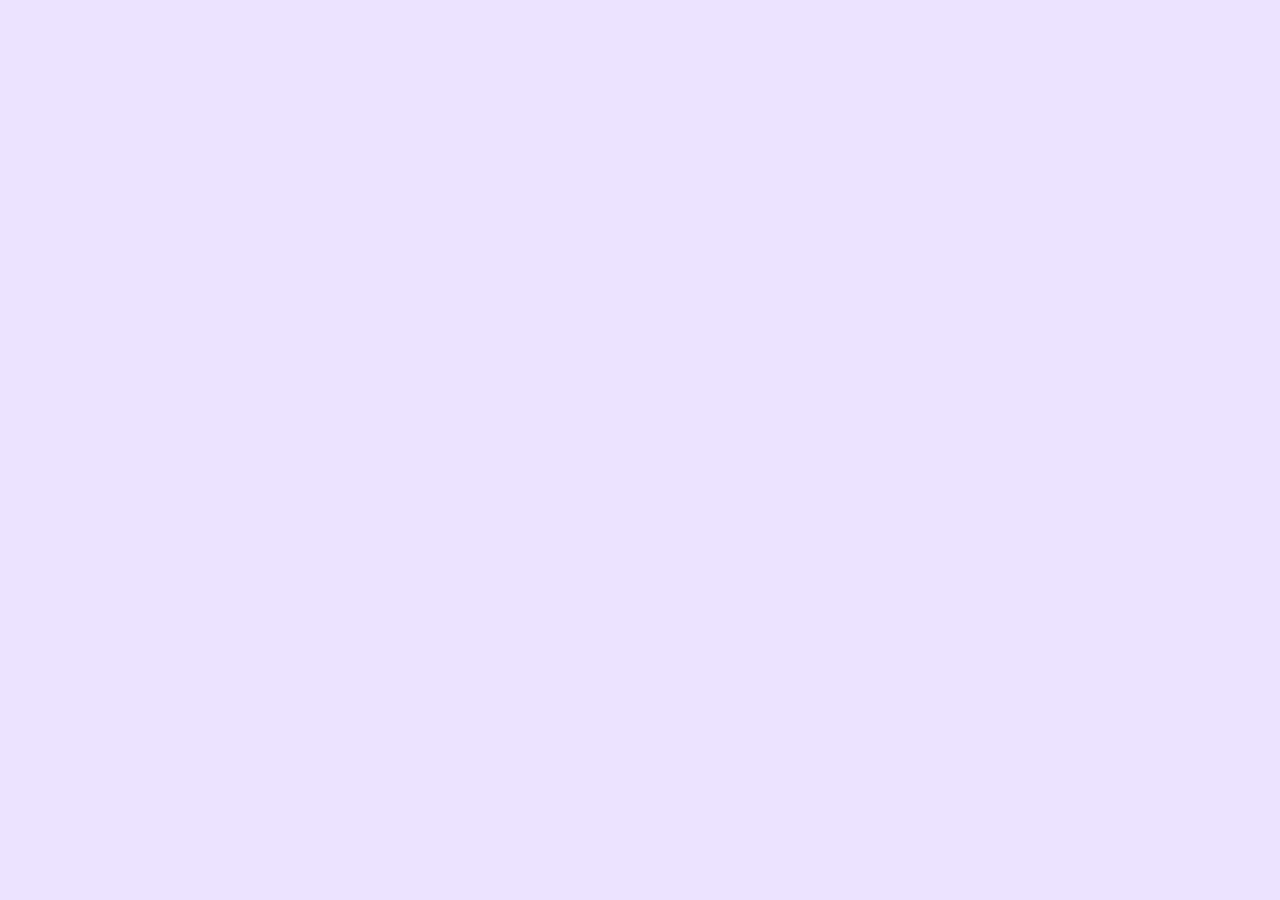
==== src/body-contouring.html @ 6c78ef68 "Create services pages" ====
<!DOCTYPE html>
<html lang="en">
<head>
    <meta charset="UTF-8">
    <meta name="viewport" content="width=device-width, initial-scale=1.0">
    <title>Студия Шёлк | Аппаратная коррекция фигуры</title>

    <link rel="stylesheet" href="./styles/index.css">
    <script src="index.js" defer></script>
</head>
<body>
    
</body>
</html>
---- src/styles/index.css ----
@import './reset.css';
@import './variables.css';
@import './globals.css';
@import './pages.css';
@import './components.css';
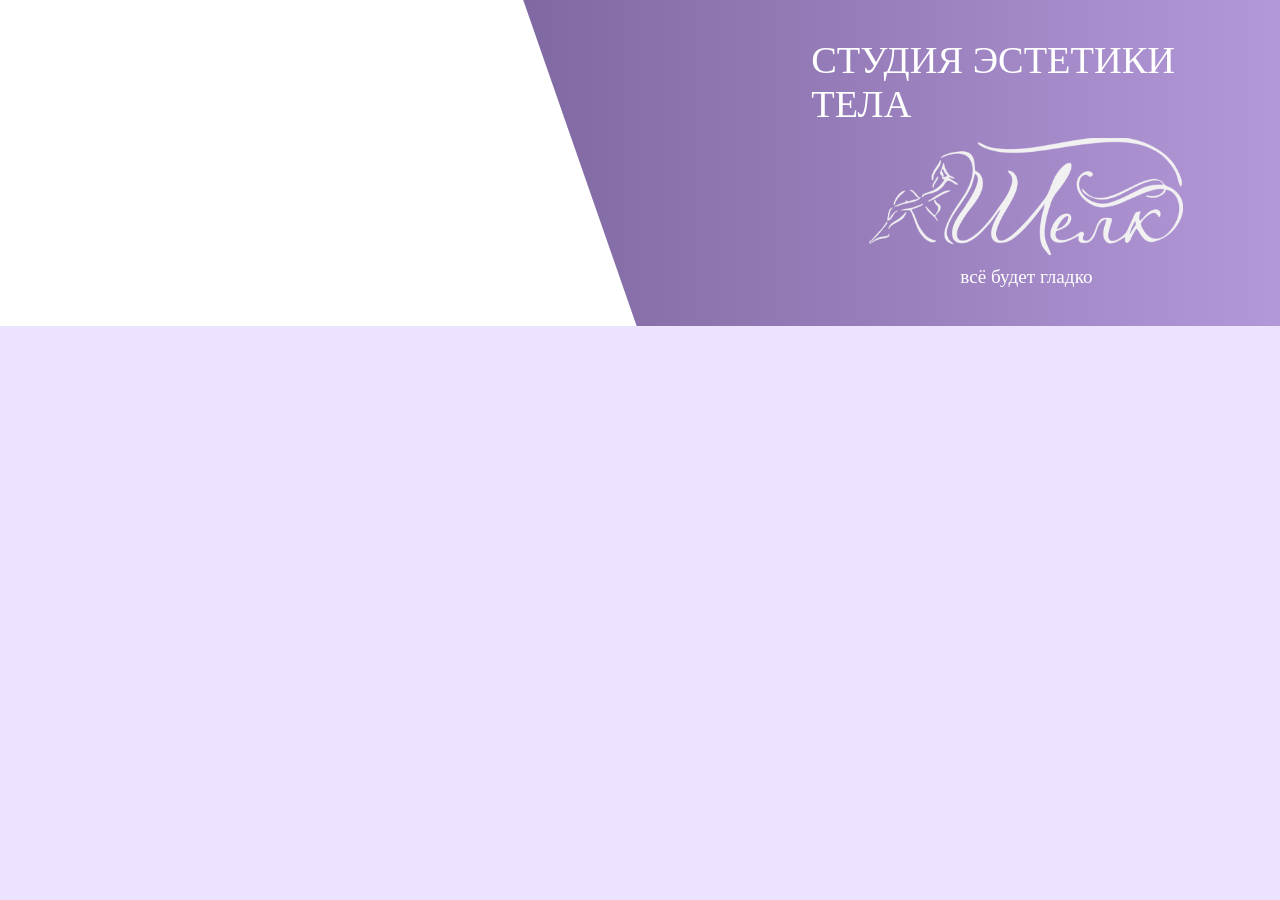
==== commit 7130b90c: "start maling price pages" ====
--- a/src/body-contouring.html
+++ b/src/body-contouring.html
@@ -9,6 +9,15 @@
     <script src="index.js" defer></script>
 </head>
 <body>
-    
+        <header class="flex main-header">
+        <div class="flex">
+
+        </div>
+        <div class="flow flow--space-small">
+            <h1 class="uppercase">Студия эстетики тела</h1>
+            <img src="./assets/logo.svg" alt="Логотип студии Шёлк">
+            <p class="lowercase">Всё будет гладко</p>
+        </div>
+    </header>
 </body>
 </html>
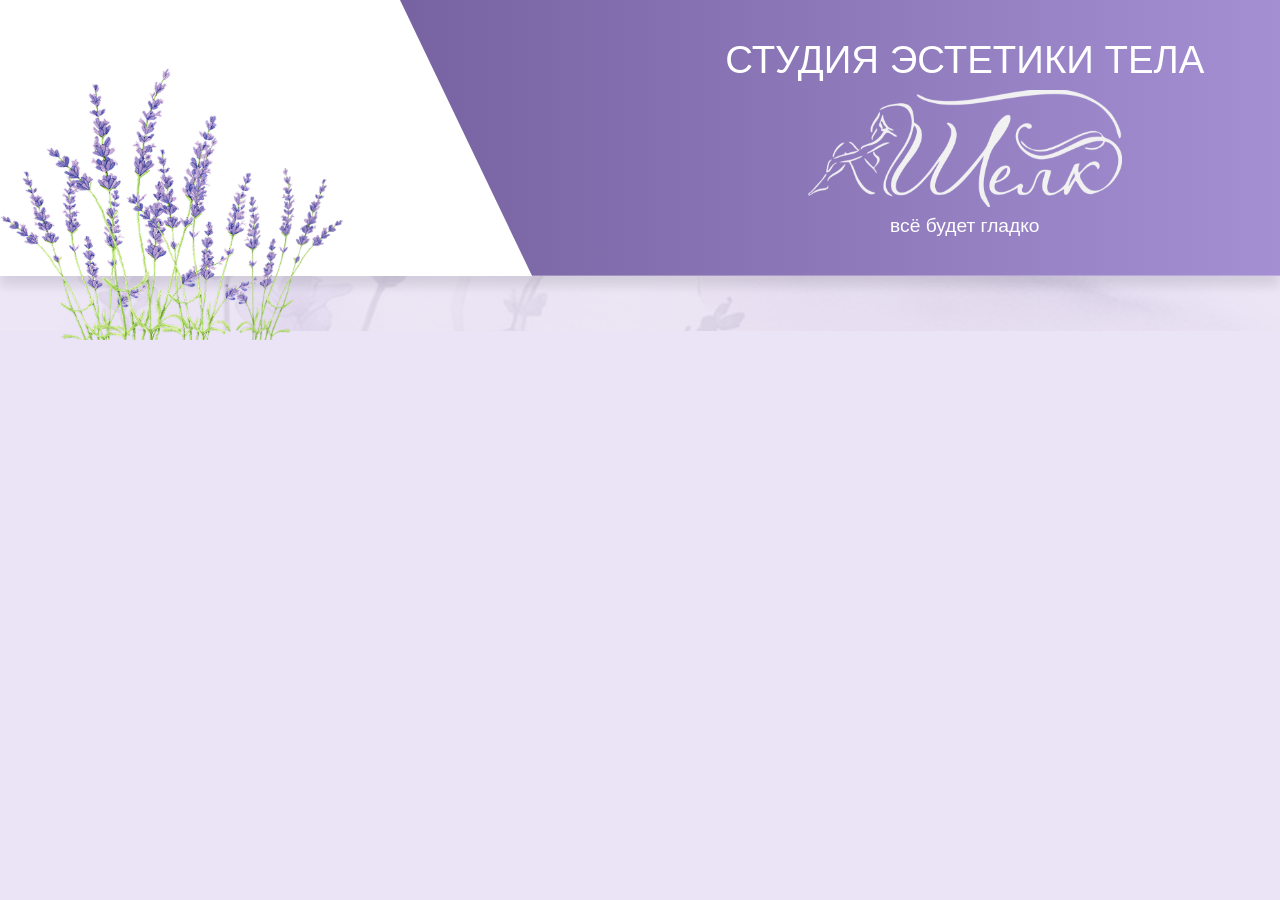
==== commit 9aab6e05: "optimized" ====
--- a/src/body-contouring.html
+++ b/src/body-contouring.html
@@ -3,6 +3,7 @@
 <head>
     <meta charset="UTF-8">
     <meta name="viewport" content="width=device-width, initial-scale=1.0">
+    <meta name="description" content="Аппаратная коррекция фигуры в студии «Шёлк»: LPG, ультразвук, прессотерапия. Убираем объёмы, моделируем контуры тела. Цены и запись.">
     <title>Студия Шёлк | Аппаратная коррекция фигуры</title>
 
     <link rel="stylesheet" href="./styles/index.css">
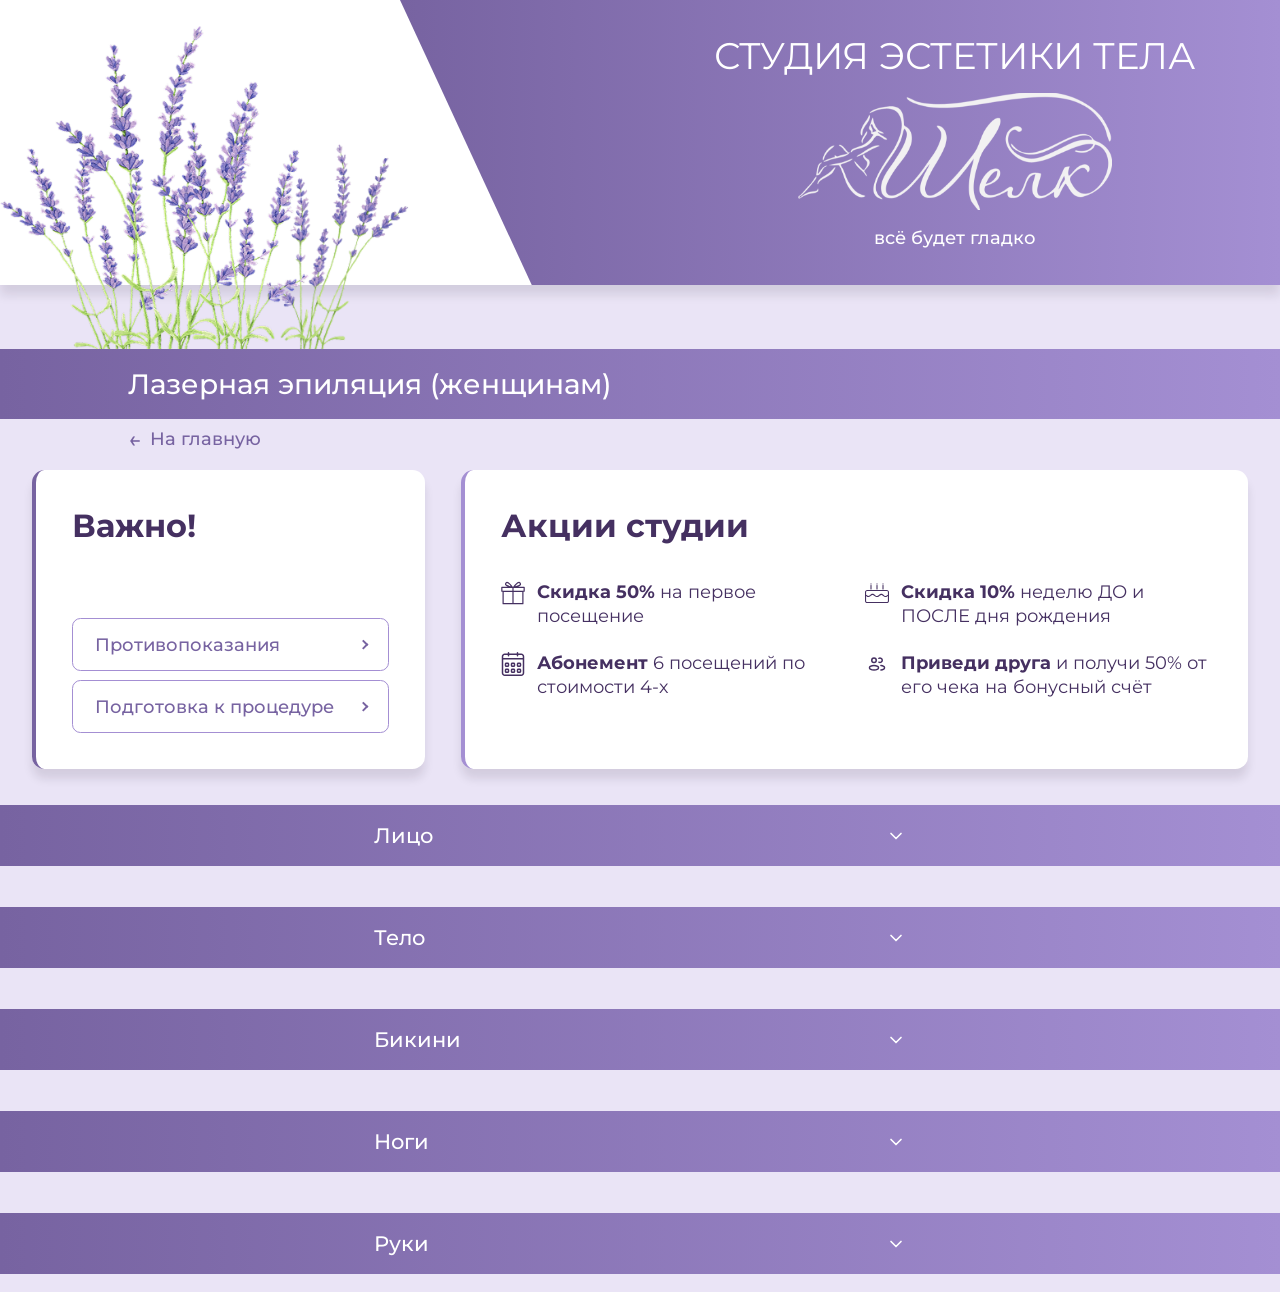
==== commit f5fb3bd3: "lazer prices done" ====
--- a/src/body-contouring.html
+++ b/src/body-contouring.html
@@ -3,22 +3,218 @@
 <head>
     <meta charset="UTF-8">
     <meta name="viewport" content="width=device-width, initial-scale=1.0">
-    <meta name="description" content="Аппаратная коррекция фигуры в студии «Шёлк»: LPG, ультразвук, прессотерапия. Убираем объёмы, моделируем контуры тела. Цены и запись.">
-    <title>Студия Шёлк | Аппаратная коррекция фигуры</title>
+    <meta name="description" content="Лазерная эпиляция для женщин в студии «Шёлк» в Барнауле: безболезненно, эффективно, надолго. Цены на лазер. Запись онлайн.">
+    <title>Лазерная эпиляция (женщинам) | Студия "Шёлк"</title>
+
 
     <link rel="stylesheet" href="./styles/index.css">
+    
+    <link rel="preconnect" href="https://fonts.googleapis.com">
+    <link rel="preconnect" href="https://fonts.gstatic.com" crossorigin>
+    <link href="https://fonts.googleapis.com/css2?family=Montserrat:ital,wght@0,100..900;1,100..900&display=swap" rel="stylesheet">
     <script src="index.js" defer></script>
 </head>
-<body>
-        <header class="flex main-header">
+<body class="flow lazer-page price-page">
+    <header class="flex main-header">
         <div class="flex">
 
         </div>
+
         <div class="flow flow--space-small">
-            <h1 class="uppercase">Студия эстетики тела</h1>
+            <h1 class="uppercase fs-900">Студия эстетики тела</h1>
             <img src="./assets/logo.svg" alt="Логотип студии Шёлк">
             <p class="lowercase">Всё будет гладко</p>
         </div>
     </header>
+
+    <main class="pricelist flow">
+        <div class="pricelist-title has-lavender">
+            <h2>Лазерная эпиляция (женщинам)</h2>
+        </div>
+        <div class="breadcrumb">
+            <a href="index.html" class="back-link">На главную</a>
+        </div>
+<div class="important-info-layout">
+    <!-- Блок "Важно!" -->
+    <div class="warnings">
+        <h3>Важно!</h3>
+        <button type="button" class="warnings-link" data-modal="modal-contraindications">
+            Противопоказания
+        </button>
+        <button type="button" class="warnings-link" data-modal="modal-preparation">
+            Подготовка к процедуре
+        </button>
+    </div>
+
+    <!-- Блок "Акции" -->
+    <div class="promotions-zone pricelist-zone" data-collapsed="true">
+        <!-- На мобильном это кнопка, на ПК это просто заголовок -->
+        <button type="button" class="pricelist-heading" aria-expanded="false">
+            <h3>Акции студии</h3>
+            <span class="arrow" aria-hidden="true">
+                <svg viewBox="0 0 24 24" width="20" height="20">
+                    <path d="M6 9l6 6 6-6" fill="none" stroke="currentColor" stroke-width="2" stroke-linecap="round" stroke-linejoin="round"/>
+                </svg>
+            </span>
+        </button>
+        
+        <div class="pricelist-items">
+            <ul class="promo-list">
+                <li>
+                    <span class="promo-icon"><img src="./assets/icons/icon-gift.svg" alt=""></span>
+                    <div><strong>Скидка 50%</strong> на первое посещение</div>
+                </li>
+                <li>
+                    <span class="promo-icon"><img src="./assets/icons/icon-cake.svg" alt=""></span>
+                    <div><strong>Скидка 10%</strong> неделю ДО и ПОСЛЕ дня рождения</div>
+                </li>
+                <li>
+                    <span class="promo-icon"><img src="./assets/icons/icon-calendar.svg" alt=""></span>
+                    <div><strong>Абонемент</strong> 6 посещений по стоимости 4-х</div>
+                </li>
+                <li>
+                    <span class="promo-icon"><img src="./assets/icons/icon-friend.svg" alt=""></span>
+                    <div><strong>Приведи друга</strong> и получи 50% от его чека на бонусный счёт</div>
+                </li>
+            </ul>
+        </div>
+    </div>
+</div>
+        <!-- Лицо -->
+        <div class="pricelist-zone" data-collapsed="true">
+            <button type="button" class="pricelist-heading" aria-expanded="false">
+                <h3>Лицо</h3>
+                <span class="arrow" aria-hidden="true">
+                    <svg viewBox="0 0 24 24" width="20" height="20">
+                        <path d="M6 9l6 6 6-6" fill="none" stroke="currentColor"
+                              stroke-width="2" stroke-linecap="round" stroke-linejoin="round"/>
+                    </svg>
+                </span>
+            </button>
+            <div class="pricelist-items">
+                <div class="service-line"><p>Лицо полностью</p><p>1500р/6000р</p></div>
+                <div class="service-line"><p>Подбородок</p><p>500р/2000р</p></div>
+                <div class="service-line"><p>Верхняя губа</p><p>500р/2000р</p></div>
+                <div class="service-line"><p>Лоб</p><p>600р/2400р</p></div>
+                <div class="service-line"><p>Виски</p><p>500р/2000р</p></div>
+                <div class="service-line"><p>Щёки</p><p>600р/2400р</p></div>
+                <div class="service-line"><p>Шея</p><p>1000р/4000р</p></div>
+            </div>
+        </div>
+
+        <!-- Тело -->
+        <div class="pricelist-zone" data-collapsed="true">
+            <button type="button" class="pricelist-heading" aria-expanded="false">
+                <h3>Тело</h3>
+                <span class="arrow" aria-hidden="true">
+                    <svg viewBox="0 0 24 24" width="20" height="20">
+                        <path d="M6 9l6 6 6-6" fill="none" stroke="currentColor"
+                              stroke-width="2" stroke-linecap="round" stroke-linejoin="round"/>
+                    </svg>
+                </span>
+            </button>
+            <div class="pricelist-items">
+                <div class="service-line"><p>Грудь</p><p>1500р/6000р</p></div>
+                <div class="service-line"><p>Декольте</p><p>500р/2000р</p></div>
+                <div class="service-line"><p>Ареолы</p><p>500р/2000р</p></div>
+                <div class="service-line"><p>Плечи</p><p>600р/2400р</p></div>
+                <div class="service-line"><p>Спина</p><p>500р/2000р</p></div>
+                <div class="service-line"><p>Поясница</p><p>600р/2400р</p></div>
+                <div class="service-line"><p>Дорожка на животе</p><p>1000р/4000р</p></div>
+                <div class="service-line"><p>Живот полностью</p><p>1000р/4000р</p></div>
+            </div>
+        </div>
+
+        <!-- Бикини -->
+        <div class="pricelist-zone" data-collapsed="true">
+            <button type="button" class="pricelist-heading" aria-expanded="false">
+                <h3>Бикини</h3>
+                <span class="arrow" aria-hidden="true">
+                    <svg viewBox="0 0 24 24" width="20" height="20">
+                        <path d="M6 9l6 6 6-6" fill="none" stroke="currentColor"
+                              stroke-width="2" stroke-linecap="round" stroke-linejoin="round"/>
+                    </svg>
+                </span>
+            </button>
+            <div class="pricelist-items">
+                <div class="service-line"><p>Классика</p><p>1500р/6000р</p></div>
+                <div class="service-line"><p>Глубокое</p><p>500р/2000р</p></div>
+                <div class="service-line"><p>Тотальное</p><p>500р/2000р</p></div>
+            </div>
+        </div>
+
+        <!-- Ноги -->
+        <div class="pricelist-zone" data-collapsed="true">
+            <button type="button" class="pricelist-heading" aria-expanded="false">
+                <h3>Ноги</h3>
+                <span class="arrow" aria-hidden="true">
+                    <svg viewBox="0 0 24 24" width="20" height="20">
+                        <path d="M6 9l6 6 6-6" fill="none" stroke="currentColor"
+                              stroke-width="2" stroke-linecap="round" stroke-linejoin="round"/>
+                    </svg>
+                </span>
+            </button>
+            <div class="pricelist-items">
+                <div class="service-line"><p>Ягодицы</p><p>1500р/6000р</p></div>
+                <div class="service-line"><p>Межъягодичная зона</p><p>500р/2000р</p></div>
+                <div class="service-line"><p>Бёдра</p><p>500р/2000р</p></div>
+                <div class="service-line"><p>Голени</p><p>600р/2400р</p></div>
+                <div class="service-line"><p>Ноги полностью</p><p>500р/2000р</p></div>
+            </div>
+        </div>
+
+        <!-- Руки -->
+        <div class="pricelist-zone" data-collapsed="true">
+            <button type="button" class="pricelist-heading" aria-expanded="false">
+                <h3>Руки</h3>
+                <span class="arrow" aria-hidden="true">
+                    <svg viewBox="0 0 24 24" width="20" height="20">
+                        <path d="M6 9l6 6 6-6" fill="none" stroke="currentColor"
+                              stroke-width="2" stroke-linecap="round" stroke-linejoin="round"/>
+                    </svg>
+                </span>
+            </button>
+            <div class="pricelist-items">
+                <div class="service-line"><p>До локтя</p><p>1500р/6000р</p></div>
+                <div class="service-line"><p>Выше локтя</p><p>500р/2000р</p></div>
+                <div class="service-line"><p>Полностью</p><p>500р/2000р</p></div>
+                <div class="service-line"><p>Подмышечные впадины</p><p>600р/2400р</p></div>
+                <div class="service-line"><p>Кисти рук/стопы</p><p>500р/2000р</p></div>
+                <div class="service-line"><p>Пальцы рук/ног</p><p>600р/2400р</p></div>
+            </div>
+        </div>
+    </main>
+
+    <div class="modal" id="modal-contraindications" role="dialog" aria-modal="true" aria-labelledby="modal-contraindications-title">
+    <div class="modal-content">
+        <button type="button" class="modal-close" aria-label="Закрыть">×</button>
+        <h3 id="modal-contraindications-title" class="uppercase">Противопоказания</h3>
+        <p>- Кожные заболевания в острой или хронической форме (псориаз, экзема и др.)</p>
+        <p>- Порезы, ранки и другие нарушения целостности кожного покрова</p>
+        <p>- Сахарный диабет</p>
+        <p>- Герпес в стадии обострения</p>
+        <p>- Онкологические заболевания</p>
+        <p>- Варикозное расширение вен на месте обработки лазером</p>
+        <p>- Наличие выпуклых родинок и татуировок на обрабатываемом участке</p>
+        <p>- Простудные вирусные инфекции (грипп, ОРВИ и т.д.)</p>
+        <p>- Аллергия в обострённом виде и с реакцией на кожном покрове</p>
+        <p>- Свежий загар, естественный или приобретённый в солярии</p>
+        <p>- Беременность</p>
+        <p>- Приём антибиотиков и некоторых гормональных препаратов</p>
+    </div>
+</div>
+
+<div class="modal" id="modal-preparation" role="dialog" aria-modal="true" aria-labelledby="modal-preparation-title">
+    <div class="modal-content">
+        <button type="button" class="modal-close" aria-label="Закрыть">×</button>
+        <h3 id="modal-preparation-title" class="uppercase">Подготовка к эпиляции:</h3>
+        <p>✔нельзя загорать 2-3 дня до процедуры, исключить бани, сауны, горячие ванны. </p>
+        <p>✔нельзя выдергивать волосы за 2 недели до процедуры: воск, шугаринг, пинцет, эпилятор.</p>
+        <p>✔нельзя наносить на  кожу масло и спиртосодержащие средства в день процедуры и пользоваться дезодорантом</p>
+        <p>✔за 1 день (минимум 4 часа) до процедуры зону эпиляции следует тщательно выбрить или использовать крем для депиляции. На лице не брить, триммер или крем. Если нет, то на месте триммером уберём.</p>
+        <p>✔за неделю до процедуры нужно прекратить приём Антибиотиков.</p>
+    </div>
+</div>
+
 </body>
 </html>
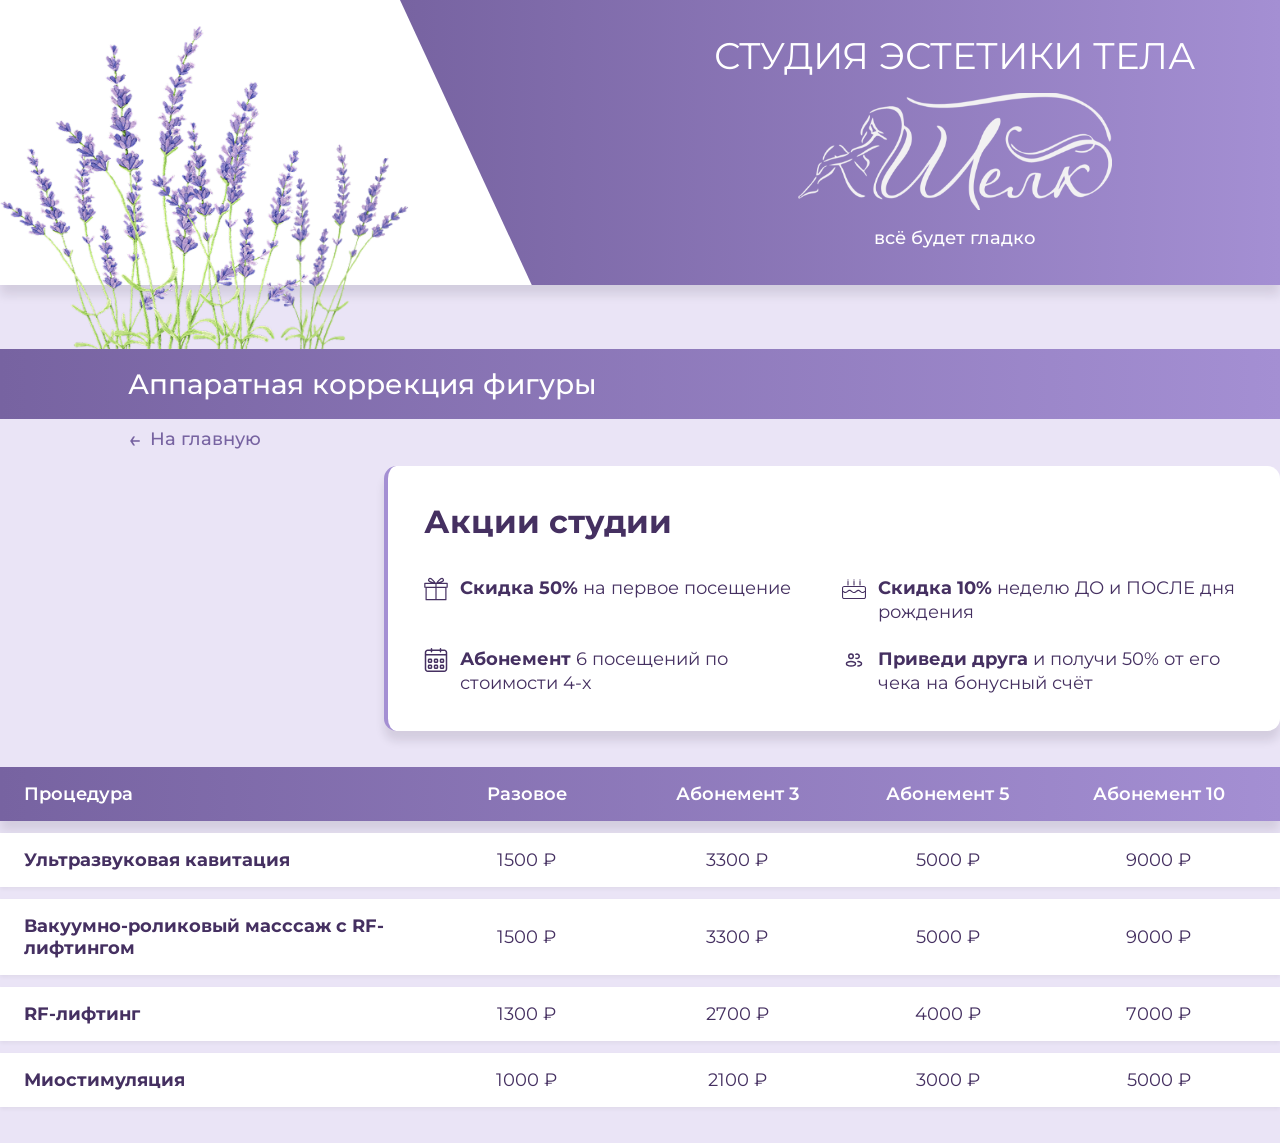
==== commit 100f0fb7: "pricelist change" ====
--- a/src/body-contouring.html
+++ b/src/body-contouring.html
@@ -3,8 +3,8 @@
 <head>
     <meta charset="UTF-8">
     <meta name="viewport" content="width=device-width, initial-scale=1.0">
-    <meta name="description" content="Лазерная эпиляция для женщин в студии «Шёлк» в Барнауле: безболезненно, эффективно, надолго. Цены на лазер. Запись онлайн.">
-    <title>Лазерная эпиляция (женщинам) | Студия "Шёлк"</title>
+    <meta name="description" content="Аппаратная коррекция фигуры в студии «Шёлк» в Барнауле: ультразвуковая кавитация, вакуумно-роликовый масссаж, RF-лифтинг, миостимуляция. Запись онлайн.">
+    <title>Аппаратная коррекция фигуры | Студия "Шёлк"</title>
 
 
     <link rel="stylesheet" href="./styles/index.css">
@@ -27,28 +27,16 @@
         </div>
     </header>
 
-    <main class="pricelist flow">
-        <div class="pricelist-title has-lavender">
-            <h2>Лазерная эпиляция (женщинам)</h2>
-        </div>
-        <div class="breadcrumb">
-            <a href="index.html" class="back-link">На главную</a>
-        </div>
-<div class="important-info-layout">
-    <!-- Блок "Важно!" -->
-    <div class="warnings">
-        <h3>Важно!</h3>
-        <button type="button" class="warnings-link" data-modal="modal-contraindications">
-            Противопоказания
-        </button>
-        <button type="button" class="warnings-link" data-modal="modal-preparation">
-            Подготовка к процедуре
-        </button>
+<main class="pricelist flow">
+    <div class="pricelist-title has-lavender">
+        <h2>Аппаратная коррекция фигуры</h2>
+    </div>
+    <div class="breadcrumb">
+        <a href="index.html" class="back-link">На главную</a>
     </div>
 
-    <!-- Блок "Акции" -->
+    <!-- Блок акций -->
     <div class="promotions-zone pricelist-zone" data-collapsed="true">
-        <!-- На мобильном это кнопка, на ПК это просто заголовок -->
         <button type="button" class="pricelist-heading" aria-expanded="false">
             <h3>Акции студии</h3>
             <span class="arrow" aria-hidden="true">
@@ -57,7 +45,6 @@
                 </svg>
             </span>
         </button>
-        
         <div class="pricelist-items">
             <ul class="promo-list">
                 <li>
@@ -79,142 +66,53 @@
             </ul>
         </div>
     </div>
-</div>
-        <!-- Лицо -->
-        <div class="pricelist-zone" data-collapsed="true">
-            <button type="button" class="pricelist-heading" aria-expanded="false">
-                <h3>Лицо</h3>
-                <span class="arrow" aria-hidden="true">
-                    <svg viewBox="0 0 24 24" width="20" height="20">
-                        <path d="M6 9l6 6 6-6" fill="none" stroke="currentColor"
-                              stroke-width="2" stroke-linecap="round" stroke-linejoin="round"/>
-                    </svg>
-                </span>
-            </button>
-            <div class="pricelist-items">
-                <div class="service-line"><p>Лицо полностью</p><p>1500р/6000р</p></div>
-                <div class="service-line"><p>Подбородок</p><p>500р/2000р</p></div>
-                <div class="service-line"><p>Верхняя губа</p><p>500р/2000р</p></div>
-                <div class="service-line"><p>Лоб</p><p>600р/2400р</p></div>
-                <div class="service-line"><p>Виски</p><p>500р/2000р</p></div>
-                <div class="service-line"><p>Щёки</p><p>600р/2400р</p></div>
-                <div class="service-line"><p>Шея</p><p>1000р/4000р</p></div>
-            </div>
+
+    <!-- Таблица цен -->
+    <div class="price-table">
+        <!-- Заголовок (виден только на десктопе) -->
+        <div class="price-table__header">
+            <div>Процедура</div>
+            <div>Разовое</div>
+            <div>Абонемент 3</div>
+            <div>Абонемент 5</div>
+            <div>Абонемент 10</div>
         </div>
 
-        <!-- Тело -->
-        <div class="pricelist-zone" data-collapsed="true">
-            <button type="button" class="pricelist-heading" aria-expanded="false">
-                <h3>Тело</h3>
-                <span class="arrow" aria-hidden="true">
-                    <svg viewBox="0 0 24 24" width="20" height="20">
-                        <path d="M6 9l6 6 6-6" fill="none" stroke="currentColor"
-                              stroke-width="2" stroke-linecap="round" stroke-linejoin="round"/>
-                    </svg>
-                </span>
-            </button>
-            <div class="pricelist-items">
-                <div class="service-line"><p>Грудь</p><p>1500р/6000р</p></div>
-                <div class="service-line"><p>Декольте</p><p>500р/2000р</p></div>
-                <div class="service-line"><p>Ареолы</p><p>500р/2000р</p></div>
-                <div class="service-line"><p>Плечи</p><p>600р/2400р</p></div>
-                <div class="service-line"><p>Спина</p><p>500р/2000р</p></div>
-                <div class="service-line"><p>Поясница</p><p>600р/2400р</p></div>
-                <div class="service-line"><p>Дорожка на животе</p><p>1000р/4000р</p></div>
-                <div class="service-line"><p>Живот полностью</p><p>1000р/4000р</p></div>
-            </div>
+        <!-- Строки: -->
+        <div class="price-table__row">
+            <div class="price-table__name">Ультразвуковая кавитация</div>
+            <div class="price-table__cell" data-label="Разовое">1500 ₽</div>
+            <div class="price-table__cell" data-label="Абонемент 3">3300 ₽</div>
+            <div class="price-table__cell" data-label="Абонемент 5">5000 ₽</div>
+            <div class="price-table__cell" data-label="Абонемент 10">9000 ₽</div>
         </div>
 
-        <!-- Бикини -->
-        <div class="pricelist-zone" data-collapsed="true">
-            <button type="button" class="pricelist-heading" aria-expanded="false">
-                <h3>Бикини</h3>
-                <span class="arrow" aria-hidden="true">
-                    <svg viewBox="0 0 24 24" width="20" height="20">
-                        <path d="M6 9l6 6 6-6" fill="none" stroke="currentColor"
-                              stroke-width="2" stroke-linecap="round" stroke-linejoin="round"/>
-                    </svg>
-                </span>
-            </button>
-            <div class="pricelist-items">
-                <div class="service-line"><p>Классика</p><p>1500р/6000р</p></div>
-                <div class="service-line"><p>Глубокое</p><p>500р/2000р</p></div>
-                <div class="service-line"><p>Тотальное</p><p>500р/2000р</p></div>
-            </div>
+        <div class="price-table__row">
+            <div class="price-table__name">Вакуумно-роликовый масссаж с RF-лифтингом</div>
+            <div class="price-table__cell" data-label="Разовое">1500 ₽</div>
+            <div class="price-table__cell" data-label="Абонемент 3">3300 ₽</div>
+            <div class="price-table__cell" data-label="Абонемент 5">5000 ₽</div>
+            <div class="price-table__cell" data-label="Абонемент 10">9000 ₽</div>
         </div>
 
-        <!-- Ноги -->
-        <div class="pricelist-zone" data-collapsed="true">
-            <button type="button" class="pricelist-heading" aria-expanded="false">
-                <h3>Ноги</h3>
-                <span class="arrow" aria-hidden="true">
-                    <svg viewBox="0 0 24 24" width="20" height="20">
-                        <path d="M6 9l6 6 6-6" fill="none" stroke="currentColor"
-                              stroke-width="2" stroke-linecap="round" stroke-linejoin="round"/>
-                    </svg>
-                </span>
-            </button>
-            <div class="pricelist-items">
-                <div class="service-line"><p>Ягодицы</p><p>1500р/6000р</p></div>
-                <div class="service-line"><p>Межъягодичная зона</p><p>500р/2000р</p></div>
-                <div class="service-line"><p>Бёдра</p><p>500р/2000р</p></div>
-                <div class="service-line"><p>Голени</p><p>600р/2400р</p></div>
-                <div class="service-line"><p>Ноги полностью</p><p>500р/2000р</p></div>
-            </div>
+        <div class="price-table__row">
+            <div class="price-table__name">RF-лифтинг</div>
+            <div class="price-table__cell" data-label="Разовое">1300 ₽</div>
+            <div class="price-table__cell" data-label="Абонемент 3">2700 ₽</div>
+            <div class="price-table__cell" data-label="Абонемент 5">4000 ₽</div>
+            <div class="price-table__cell" data-label="Абонемент 10">7000 ₽</div>
         </div>
 
-        <!-- Руки -->
-        <div class="pricelist-zone" data-collapsed="true">
-            <button type="button" class="pricelist-heading" aria-expanded="false">
-                <h3>Руки</h3>
-                <span class="arrow" aria-hidden="true">
-                    <svg viewBox="0 0 24 24" width="20" height="20">
-                        <path d="M6 9l6 6 6-6" fill="none" stroke="currentColor"
-                              stroke-width="2" stroke-linecap="round" stroke-linejoin="round"/>
-                    </svg>
-                </span>
-            </button>
-            <div class="pricelist-items">
-                <div class="service-line"><p>До локтя</p><p>1500р/6000р</p></div>
-                <div class="service-line"><p>Выше локтя</p><p>500р/2000р</p></div>
-                <div class="service-line"><p>Полностью</p><p>500р/2000р</p></div>
-                <div class="service-line"><p>Подмышечные впадины</p><p>600р/2400р</p></div>
-                <div class="service-line"><p>Кисти рук/стопы</p><p>500р/2000р</p></div>
-                <div class="service-line"><p>Пальцы рук/ног</p><p>600р/2400р</p></div>
-            </div>
+        <div class="price-table__row">
+            <div class="price-table__name">Миостимуляция</div>
+            <div class="price-table__cell" data-label="Разовое">1000 ₽</div>
+            <div class="price-table__cell" data-label="Абонемент 3">2100 ₽</div>
+            <div class="price-table__cell" data-label="Абонемент 5">3000 ₽</div>
+            <div class="price-table__cell" data-label="Абонемент 10">5000 ₽</div>
         </div>
-    </main>
 
-    <div class="modal" id="modal-contraindications" role="dialog" aria-modal="true" aria-labelledby="modal-contraindications-title">
-    <div class="modal-content">
-        <button type="button" class="modal-close" aria-label="Закрыть">×</button>
-        <h3 id="modal-contraindications-title" class="uppercase">Противопоказания</h3>
-        <p>- Кожные заболевания в острой или хронической форме (псориаз, экзема и др.)</p>
-        <p>- Порезы, ранки и другие нарушения целостности кожного покрова</p>
-        <p>- Сахарный диабет</p>
-        <p>- Герпес в стадии обострения</p>
-        <p>- Онкологические заболевания</p>
-        <p>- Варикозное расширение вен на месте обработки лазером</p>
-        <p>- Наличие выпуклых родинок и татуировок на обрабатываемом участке</p>
-        <p>- Простудные вирусные инфекции (грипп, ОРВИ и т.д.)</p>
-        <p>- Аллергия в обострённом виде и с реакцией на кожном покрове</p>
-        <p>- Свежий загар, естественный или приобретённый в солярии</p>
-        <p>- Беременность</p>
-        <p>- Приём антибиотиков и некоторых гормональных препаратов</p>
     </div>
-</div>
-
-<div class="modal" id="modal-preparation" role="dialog" aria-modal="true" aria-labelledby="modal-preparation-title">
-    <div class="modal-content">
-        <button type="button" class="modal-close" aria-label="Закрыть">×</button>
-        <h3 id="modal-preparation-title" class="uppercase">Подготовка к эпиляции:</h3>
-        <p>✔нельзя загорать 2-3 дня до процедуры, исключить бани, сауны, горячие ванны. </p>
-        <p>✔нельзя выдергивать волосы за 2 недели до процедуры: воск, шугаринг, пинцет, эпилятор.</p>
-        <p>✔нельзя наносить на  кожу масло и спиртосодержащие средства в день процедуры и пользоваться дезодорантом</p>
-        <p>✔за 1 день (минимум 4 часа) до процедуры зону эпиляции следует тщательно выбрить или использовать крем для депиляции. На лице не брить, триммер или крем. Если нет, то на месте триммером уберём.</p>
-        <p>✔за неделю до процедуры нужно прекратить приём Антибиотиков.</p>
-    </div>
-</div>
+</main>
 
 </body>
 </html>
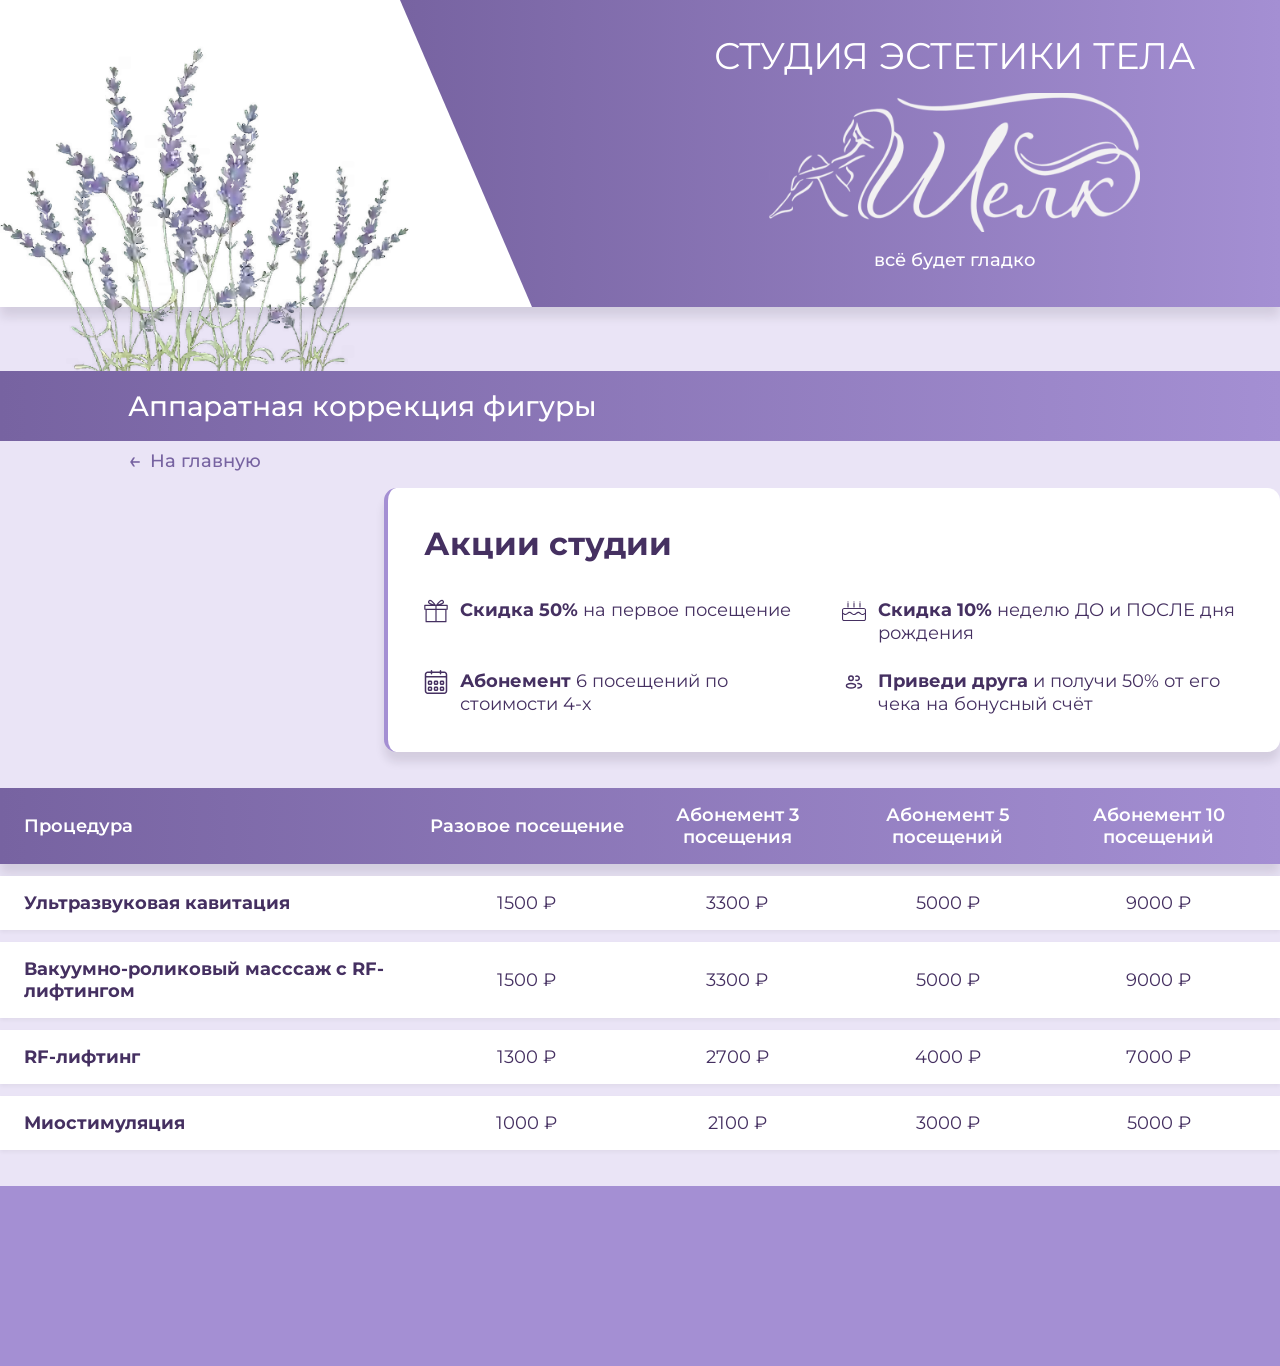
==== commit 1408f545: "change bc price" ====
--- a/src/body-contouring.html
+++ b/src/body-contouring.html
@@ -72,16 +72,16 @@
         <!-- Заголовок (виден только на десктопе) -->
         <div class="price-table__header">
             <div>Процедура</div>
-            <div>Разовое</div>
-            <div>Абонемент 3</div>
-            <div>Абонемент 5</div>
-            <div>Абонемент 10</div>
+            <div>Разовое посещение</div>
+            <div>Абонемент 3 посещения</div>
+            <div>Абонемент 5 посещений</div>
+            <div>Абонемент 10 посещений</div>
         </div>
 
         <!-- Строки: -->
         <div class="price-table__row">
             <div class="price-table__name">Ультразвуковая кавитация</div>
-            <div class="price-table__cell" data-label="Разовое">1500 ₽</div>
+            <div class="price-table__cell" data-label="Разовое посещение">1500 ₽</div>
             <div class="price-table__cell" data-label="Абонемент 3">3300 ₽</div>
             <div class="price-table__cell" data-label="Абонемент 5">5000 ₽</div>
             <div class="price-table__cell" data-label="Абонемент 10">9000 ₽</div>
@@ -89,7 +89,7 @@
 
         <div class="price-table__row">
             <div class="price-table__name">Вакуумно-роликовый масссаж с RF-лифтингом</div>
-            <div class="price-table__cell" data-label="Разовое">1500 ₽</div>
+            <div class="price-table__cell" data-label="Разовое посещение">1500 ₽</div>
             <div class="price-table__cell" data-label="Абонемент 3">3300 ₽</div>
             <div class="price-table__cell" data-label="Абонемент 5">5000 ₽</div>
             <div class="price-table__cell" data-label="Абонемент 10">9000 ₽</div>
@@ -97,7 +97,7 @@
 
         <div class="price-table__row">
             <div class="price-table__name">RF-лифтинг</div>
-            <div class="price-table__cell" data-label="Разовое">1300 ₽</div>
+            <div class="price-table__cell" data-label="Разовое посещение">1300 ₽</div>
             <div class="price-table__cell" data-label="Абонемент 3">2700 ₽</div>
             <div class="price-table__cell" data-label="Абонемент 5">4000 ₽</div>
             <div class="price-table__cell" data-label="Абонемент 10">7000 ₽</div>
@@ -105,7 +105,7 @@
 
         <div class="price-table__row">
             <div class="price-table__name">Миостимуляция</div>
-            <div class="price-table__cell" data-label="Разовое">1000 ₽</div>
+            <div class="price-table__cell" data-label="Разовое посещение">1000 ₽</div>
             <div class="price-table__cell" data-label="Абонемент 3">2100 ₽</div>
             <div class="price-table__cell" data-label="Абонемент 5">3000 ₽</div>
             <div class="price-table__cell" data-label="Абонемент 10">5000 ₽</div>
@@ -113,6 +113,6 @@
 
     </div>
 </main>
-
+<footer></footer>
 </body>
 </html>
--- a/src/styles/index.css
+++ b/src/styles/index.css
@@ -1,5 +1,1797 @@
-@import './reset.css';
-@import './variables.css';
-@import './globals.css';
-@import './pages.css';
-@import './components.css';
+
+
+:root {
+    --clr-bg: #eae4f6;
+    --clr-bg-alt: #FFFFFF;
+
+    --clr-purple-dark: #7763a1;
+    --clr-purple: #a48fd3;
+    --clr-purple-darkest: #453061;
+
+    --border-radius: 0.7em;
+    --color-bg-alt-hsl: 0, 0%, 100%;
+
+    --h: 0; 
+    --s: 0%;
+    --l: 100%;
+    --color-bg-alt: hsl(var(--h), var(--s), var(--l));
+
+    --shadow: 0 10px 10px rgba(16, 11, 25, 0.1);
+
+    /* gaps */
+    --gap-small: 0.5em;
+    --gap-medium: 2em;
+    --gap-large: 4em;
+
+    /* font-sizes */
+    --fs-900: clamp(1.1rem, 2.5vw + 0.3rem, 3.2rem);
+    --fs-800: 3.5rem;
+    --fs-700: 1.5rem;
+    --fs-600: 1rem;
+    --fs-500: 1.3rem;
+    --fs-400: 0.9375rem;
+    --fs-300: clamp(0.45rem, 1.2vw + 0.2rem, 0.9rem);
+    --fs-200: 0.875rem;
+}
+
+    @media (min-width: 35em) {
+    :root {
+        --fs-800: 5rem;
+        --fs-700: 2.5rem;
+        --fs-600: 1.5rem;
+        --fs-500: 1.5rem;
+        --fs-400: 1rem;
+        --fs-300: clamp(0.5rem, 1vw + 0.5rem, 1.2rem);
+    }
+}
+
+    @media (min-width: 64em) {
+        :root {
+            /* font-sizes */
+            --fs-800: 6.25rem;
+            --fs-700: 3.5rem;
+            --fs-600: 2rem;
+            --fs-500: 1.75rem;
+            --fs-400: 1.125rem;
+            --fs-300: clamp(0.5rem, 0.65vw + 0.3rem, 2rem);
+        }
+    }
+
+/* ------------------- */
+/* Reset               */
+/* ------------------- */
+
+/* Box sizing */
+*,
+*::before,
+*::after {
+    box-sizing: border-box;
+    padding: 0;
+    margin: 0;
+}
+
+/* Reset margins */
+body,
+h1,
+h2,
+h3,
+h4,
+h5,
+p,
+figure,
+picture {
+    margin: 0; 
+}
+
+h1 {
+    font-weight: 400;
+}
+h2,
+h3,
+h4,
+h5,
+h6,
+p,
+a {
+    font-weight: 500;
+}
+
+
+/* make images easier to work with */
+img,
+picutre {
+    max-width: 100%;
+    display: block;
+}
+
+/* make form elements easier to work with */
+input,
+button,
+textarea,
+select {
+    font: inherit;
+}
+
+/* buttons reset */
+button {
+    all: unset;
+    cursor: pointer;
+    font-weight: 500;
+}
+
+ul {
+    list-style-type: none;
+    padding-left: 0;
+    margin: 0;
+}
+
+/* remove animations for people who've turned them off */
+@media (prefers-reduced-motion: reduce) {  
+  *,
+  *::before,
+  *::after {
+    animation-duration: 0.01ms !important;
+    animation-iteration-count: 1 !important;
+    transition-duration: 0.01ms !important;
+    scroll-behavior: auto !important;
+  }
+}
+
+/* ------------------- */
+/* Utility classes     */
+/* ------------------- */
+
+.flex {
+    display: flex;
+    gap: var(--gap, 1rem);
+}
+
+.grid {
+    display: grid;
+    gap: var(--gap, 1rem);
+}
+
+.d-block {
+    display: block;
+}
+
+.flow > * + * {      /*for spacing!*/
+    margin-top: var(--flow-space, 2rem);
+}
+
+.flow--space-small {
+    --flow-space: .5rem;
+}
+
+.container {
+    padding-inline: 2em;
+    margin-inline: auto;
+    max-width: 80rem;
+}
+
+/*fonts */
+.letter-spacing-1 { letter-spacing: 4.75px; } 
+.letter-spacing-2 { letter-spacing: 2.7px; } 
+.letter-spacing-3 { letter-spacing: 2.35px; } 
+
+.uppercase { text-transform: uppercase; }
+.lowercase { text-transform: lowercase; }
+
+.fs-900 { font-size: var(--fs-900); }
+.fs-800 { font-size: var(--fs-800); }
+.fs-700 { font-size: var(--fs-700); }
+.fs-600 { font-size: var(--fs-600); }
+.fs-500 { font-size: var(--fs-500); }
+.fs-400 { font-size: var(--fs-400); }
+.fs-300 { font-size: var(--fs-300); }
+.fs-200 { font-size: var(--fs-200); }
+
+.fs-900,
+.fs-800,
+.fs-700,
+.fs-600 {
+    line-height: 1.1;
+}
+
+.sr-only {
+  position: absolute;
+  width: 1px;
+  height: 1px;
+  padding: 0;
+  margin: -1px;
+  overflow: hidden;
+  clip: rect(0, 0, 0, 0);
+  white-space: nowrap; /* added line */
+  border: 0;
+}
+
+.skip-to-content {
+    position: absolute;
+    z-index: 9999;
+    background: hsl( var(--clr-white) );
+    color: hsl( var(--clr-dark) );
+    padding: .5em 1em;
+    margin-inline: auto;
+    transform: translateY(-100%);
+    transition: transform 250ms ease-in;
+}
+
+.skip-to-content:focus {
+    transform: translateY(0);
+}
+
+.tab-list button:focus-visible {
+  outline: 2px solid white;
+  outline-offset: 2px;
+}
+
+
+.uppercase {
+    text-transform: uppercase;
+}
+
+.lowercase {
+    text-transform: lowercase;
+}
+
+html {
+    scroll-behavior: smooth;
+}
+
+@media (prefers-reduced-motion: reduce) {
+    html {
+        scroll-behavior: auto;
+    }
+}
+
+body {
+    background-color: var(--clr-bg);
+    color: var(--clr-purple-darkest);
+    font-size: var(--fs-400);
+    position: relative;
+    font-family: "Montserrat", sans-serif;
+    font-style: normal;
+}
+
+footer {
+    width: 100%;
+    height: 10em;
+    background-color: var(--clr-purple);
+}
+
+
+.main-header {
+    flex-direction: column-reverse;
+    width: 100%;
+    background-color: var(--clr-bg-alt);
+    position: relative;
+    z-index: 0;
+    box-shadow: var(--shadow);
+}
+
+.main-header > * {
+    display: flex;
+    flex: 1;
+}
+
+.main-header div:first-child {
+    flex: 1 1 10vh;
+}
+
+.main-header div:last-child {
+    flex: 1 1 40vh;
+    flex-direction: column;
+    align-items: center;
+    justify-content: center;
+    background-image: linear-gradient(to right, var(--clr-purple-dark), var(--clr-purple));
+    color: var(--clr-bg-alt);
+    position: relative;
+    padding: 2em 1.5em;
+    gap: var(--gap-small);
+}
+
+.main-header > div:last-child > img {
+    width: clamp(12em, 45vw + 5em, 22em);
+    height: auto;
+}
+
+.primary-navigation {
+    list-style-type: none;
+}
+
+@media (min-width: 35em) {
+    .main-header {
+        flex-direction: row;
+    }
+    .main-header div:first-child {
+        flex: 0 0 10%;
+        padding: 0;
+    }
+    .main-header div:last-child {
+        flex: 1 1 90%; 
+        clip-path: polygon(0% 0%, 100% 0%, 100% 100%, 15% 100%);
+        padding-left: 20%;
+    }
+    .main-header > div:last-child > img {
+    width: clamp(10em, 22vw + 5em, 22em);
+    height: auto;
+}
+}
+
+@media (min-width: 64em) {
+    .main-header div:first-child {
+        flex: 0 0 30%; 
+    }
+    .main-header div:last-child {
+        flex: 1 1 70%;  
+    }
+}
+
+h2 {
+    font-size: var(--fs-500);
+}
+
+
+/* ------------------- */
+/* Components          */
+/* ------------------- */
+/* скроллбар */
+/* WebKit (Chrome, Edge, Safari) */
+::-webkit-scrollbar-thumb {
+    background: var(--clr-purple-dark);
+}
+
+::-webkit-scrollbar-thumb:hover {
+    background: var(--clr-purple-darkest);
+}
+
+::-webkit-scrollbar-button {
+    background-color: var(--clr-purple-dark);
+}
+
+/* Firefox */
+html {
+    scrollbar-color: var(--clr-purple-dark) transparent;
+}
+
+.btn-appointment {
+    background: linear-gradient(to right, var(--clr-purple-darkest), var(--clr-purple));
+    background-size: 200% 100%;
+    background-position: right center;
+    color: var(--clr-bg-alt);
+    text-decoration: none;
+    padding: 1em 2em;
+    border-radius: var(--border-radius);
+    transition: background-position 0.3s ease;
+}
+
+.btn-appointment:hover {
+    background-position: left center;
+}
+
+.dot-indicators {
+    display: flex;
+    align-self: center;
+    justify-self: center;
+    gap: 5px;
+}
+
+.dot-indicators > * {
+    cursor: pointer;
+    border: none;
+    border-radius: 50%;
+    background-color: transparent;
+    padding: 0.75em;
+    position: relative;
+}
+
+.dot-indicators > *::before {
+    content: '';
+    position: absolute;
+    inset: 0.4em;
+    border-radius: 50%;
+    border: 2px solid var(--clr-purple-dark);
+    transition: background-color 0.2s ease, border-color 0.2s ease;
+} /*a11y fix*/
+
+@media (min-width: 35em) {
+    .dot-indicators > * {
+    padding: .6em;
+    border-width: 3px
+}
+}
+
+.dot-indicators > *:hover,
+.dot-indicators > *:focus-visible {
+    background-color: var(--clr-bg-alt);
+}
+
+.dot-indicators > [aria-selected="true"] {
+    background-color: var(--clr-purple-dark); 
+    border-color: var(--clr-bg-alt);
+}
+
+.reviews-controls > * {
+    border-color: var(--clr-bg);
+}
+
+.reviews-controls > *:hover,
+.reviews-controls > *:focus-visible {
+    background-color: var(--clr-purple);
+    border-color: var(--clr-bg-alt);
+}
+
+.reviews-controls > [aria-selected="true"] {
+    background-color: var(--clr-bg-alt); 
+}
+
+.reviews-carousel,
+.images-carousel {
+  scrollbar-width: none;
+  -ms-overflow-style: none;
+}
+.reviews-carousel::-webkit-scrollbar,
+.images-carousel::-webkit-scrollbar {
+  display: none;
+}
+
+section {
+    width: 100%;
+}
+
+.images-carousel,
+.reviews-carousel {
+    touch-action: pan-y;
+    user-select: none;
+    -webkit-user-select: none;
+}
+
+/* Базовая сетка */
+.grid-container--home {
+    grid-template-areas: 
+        ". btn ."
+        "images images images"
+        ". about ."
+        ". services ."
+        "reviews reviews reviews"
+        ". tech ."
+        "contacts contacts contacts";
+    grid-template-columns: 1fr 90vw 1fr;
+}
+
+.btn-appointment {
+    display: block;
+    justify-self: center;
+    align-self: center;
+    grid-area: btn;
+    position: relative;
+    z-index: 500;
+    box-shadow: var(--shadow);
+    margin: 0;
+}
+
+@media (min-width: 35em) {
+    .btn-appointment {
+        justify-self: end;
+        margin: 0; 
+    }
+}
+
+@media (min-width: 64em) {
+    .btn-appointment {
+        margin: 0;
+    }
+}
+
+@media (min-width: 64em) {
+    .grid-container--home {
+        grid-template-areas: 
+            "images images images images"
+            ". about btn ."
+            ". services services ."
+            "reviews reviews reviews reviews"
+            ". tech tech ."
+            "contacts contacts contacts contacts";
+        grid-template-columns: 1fr 40vw 40vw 1fr;
+    }
+
+    .about {
+        grid-area: about;
+        justify-content: flex-start; 
+    }
+
+    .btn-appointment {
+        justify-self: end; 
+        align-self: center;  
+        margin: 0;
+    }
+}
+
+/*index page */
+/* ------------------------------- */
+/* Начальные изображения (карусель)*/
+/* -------------------------------- */
+
+.carousel-viewport {
+    position: relative;
+    z-index: 100;
+    overflow: hidden;
+    width: 100%;
+    outline: 4px solid var(--clr-purple-dark);
+    box-shadow: var(--shadow);
+}
+
+.images-wrapper {
+    position: relative;
+    display: inline-block;
+    grid-area: images;
+}
+
+.images-carousel {
+    position: relative;
+    width: 100%;
+    z-index: 1;
+    scroll-behavior: smooth;
+    transition: transform 0.5s ease;
+    will-change: transform;
+    gap: var(--gap-small);
+}
+
+.images-carousel > picture {
+    flex: 0 0 90vw;
+    width: 90vw;
+    aspect-ratio: 16 / 10;  
+    display: block;
+    overflow: hidden;
+    transition: opacity 0.8s ease;
+}
+
+.images-carousel > picture > img {
+    width: 100%;
+    height: 100%;
+    object-fit: cover;
+    object-position: center bottom;
+    display: block;
+}
+
+@media (min-width: 35em) {
+    .images-carousel > picture {
+        flex: 0 0 80vw;
+        width: 80vw;
+    }
+}
+
+@media (min-width: 45em) {
+    .images-carousel > picture {
+        flex: 0 0 70vw;
+        width: 60vw;
+        max-height: 60vh;
+    }
+}
+
+.images-carousel .prev,
+.images-carousel .next {
+    opacity: 0.5;
+    transition: opacity 0.8s ease;
+}
+.images-carousel .active {
+    opacity: 1;
+}
+
+.carousel-controls {
+    position: absolute;
+    bottom: var(--gap-small);
+    left: 50%;
+    transform: translateX(-50%);
+    z-index: 1000;
+    margin: 0;
+}
+
+
+/* Лаванда сверху секции */
+
+.main-header {
+    position: relative;
+    z-index: auto;
+}
+
+.main-header > div > * {
+    position: relative;
+    z-index: 1000;
+}
+
+.has-lavender {
+    position: relative;
+    z-index: 100;
+}
+.has-lavender::before {
+    content: '';
+    position: absolute;
+    bottom: 100%;
+    left: 0;
+    width: 100%;
+    aspect-ratio: 75 / 52;
+    background-image: url('../assets/decorations/lavender-header-mobile.webp');
+    background-size: 100% 100%;
+    background-repeat: no-repeat;
+    background-position: bottom left;
+    z-index: 2;
+    pointer-events: none;
+}
+@media (min-width: 35em) {
+    .has-lavender::before {
+        width: 45vw;
+        height: 35vh;
+        aspect-ratio: auto;
+        background-image: url('../assets/decorations/lavender-header-desktop.webp');
+        background-size: contain;
+        background-position: bottom left;
+    }
+}
+@media (min-width: 64em) {
+    .has-lavender::before {
+        width: 32vw;
+        height: 40vh;
+    }
+}
+
+/* ------------------- */
+/* О студии            */
+/* ------------------- */
+.about {
+    justify-content: space-between;
+    grid-area: about;
+}
+
+.address-wrapper {
+    position: relative;
+    display: inline-block;
+}
+
+.address-link {
+    color: var(--clr-purple-darkest);
+    text-decoration: none;
+    border-bottom: 1px dashed currentColor;
+    background: none;
+    border-top: none;
+    border-left: none;
+    border-right: none;
+    padding: 0;
+    font: inherit;
+    cursor: pointer;
+    transition: color 0.2s ease, border-color 0.2s ease;
+}
+
+.address-link:hover {
+    color: var(--clr-purple-dark);
+    border-bottom-color: var(--clr-purple-dark);
+}
+
+.address-link:focus-visible {
+    outline: 2px solid var(--clr-purple-darkest);
+    outline-offset: 3px;
+    border-radius: 3px;
+}
+
+.address-menu {
+    position: absolute;
+    top: calc(100% + 0.4em);
+    left: 0;
+    background-color: var(--clr-bg-alt);
+    border-radius: var(--border-radius);
+    box-shadow: var(--shadow);
+    padding: 0.5em 0;
+    min-width: 12em;
+    z-index: 100;
+}
+
+.address-menu[hidden] {
+    display: none;
+}
+
+.address-menu a {
+    display: block;
+    padding: 0.6em 1em;
+    color: var(--clr-purple-darkest);
+    text-decoration: none;
+    font-size: var(--fs-400);
+    transition: background-color 0.2s ease;
+}
+
+.address-menu a:hover {
+    background-color: var(--clr-bg);
+}
+
+/* ------------------- */
+/* Услуги              */
+/* ------------------- */
+.services {
+    background-color: var(--clr-bg-alt);
+    grid-area: services;
+    border-radius: var(--border-radius);
+    padding: clamp(1.25rem, 6vw, 4rem); 
+    
+    margin-top: var(--gap-medium);
+    margin-bottom: var(--gap-medium);
+    margin-inline: auto;
+    
+    width: calc(100% - 2 * clamp(1rem, 6vw, 2rem));
+    box-sizing: border-box;
+    box-shadow: var(--shadow);
+}
+
+.services h2 {
+    text-align: center;
+    margin-bottom: var(--gap-medium);
+}
+
+/* ===== Сетка карточек (мобильные: 2 колонки) ===== */
+.services-wrapper {
+    display: grid;
+    grid-template-columns: 1fr 1fr;
+    gap: 0.75rem;
+    width: 100%;
+    align-items: stretch;
+}
+
+/* ===== Карточка услуги ===== */
+.services__card-link {
+    display: flex;
+    flex-direction: column;
+    width: 100%;  
+    aspect-ratio: 4 / 5;
+    border-radius: var(--border-radius);
+    overflow: hidden;
+    text-align: center;
+    position: relative;
+    text-decoration: none;
+    color: inherit;
+}
+
+/* ===== Название услуги ===== */
+.service-name {
+    background-color: var(--clr-bg);
+    min-height: 3.5em;
+    display: flex;
+    align-items: center;
+    justify-content: center;
+    text-align: center;
+    padding: 0.5em 0.75em;
+    position: relative;
+    z-index: 90;
+    font-size: var(--fs-300);
+    font-weight: 600;
+    line-height: 1.2;
+    margin: 0;
+    box-sizing: border-box;
+}
+
+/* ===== Изображение ===== */
+.services__card-image {
+    width: 100%;
+    height: 100%;
+    overflow: hidden;
+    position: relative;
+}
+
+.services__card-image img {
+    height: 100%;
+    width: 100%;
+    object-fit: cover;
+    object-position: center bottom;
+    z-index: 1;
+    transition: transform 0.3s ease-in-out;
+}
+
+.services__card-image picture {
+    display: block;
+    width: 100%;
+    height: 100%;
+}
+
+/* Градиент поверх изображения */
+.services__card-image::after {
+    content: '';
+    position: absolute;
+    inset: 0;
+    background-image: linear-gradient(to bottom, var(--clr-bg) 10%, transparent 100%);
+    pointer-events: none;
+    z-index: 1;
+    top: 0;
+}
+
+/* Эффект зума при наведении */
+.services__card-link:hover .services__card-image img,
+.services__card-link:focus .services__card-image img,
+.services__card-link:active .services__card-image img {
+    transform: scale(1.1);
+}
+
+/* ===== Планшет ===== */
+@media (min-width: 35em) {
+    .services {
+        margin-inline: -2em;
+        width: calc(100% + 2em);
+    }
+
+    .services h2 {
+        text-align: start;
+    }
+    
+    .services-wrapper {
+        grid-template-columns: 1fr 1fr;
+        gap: 1.5rem;
+        justify-items: center;
+    }
+
+    .services__card-link {
+        max-width: 320px; 
+    }
+}
+
+/* ===== Десктоп ===== */
+@media (min-width: 64em) {
+    .services-wrapper {
+        grid-template-columns: repeat(4, 1fr);
+        gap: var(--gap-medium);
+        justify-items: center;
+    }
+
+    .services__card-link {
+        max-width: 240px;
+        aspect-ratio: 3 / 4;
+    }
+}
+
+/* ------------------- */
+/* Отзывы              */
+/* ------------------- */
+
+.reviews {
+    grid-column: reviews;
+    grid-template-areas: 
+        '. header .'
+        'content content content'
+        '. tabs .';
+    grid-template-columns: 1fr 80vw 1fr;
+    background: var(--clr-purple-dark);
+    color: var(--clr-bg-alt);
+    padding-block: var(--gap-medium);
+}
+
+.reviews-carousel-wrapper {
+    grid-area: content;
+    overflow-x: hidden;
+    width: 100%;
+    min-height: 400px;
+}
+
+.reviews-carousel {
+    display: flex;
+    gap: var(--gap-small);
+    transition: transform 0.4s ease;
+    will-change: transform;
+    align-items: stretch;
+}
+
+.reviews-carousel > div {
+    flex: 0 0 100%;
+    display: flex;
+    align-items: center;
+    justify-content: center;
+    padding: 0.5em;
+    background-color: var(--clr-bg-alt);
+    border-radius: var(--border-radius);
+    box-sizing: border-box;
+    box-shadow: var(--shadow);
+}
+
+.reviews-carousel > div picture {
+    display: block;
+    width: 100%;
+    margin: auto 0;
+}
+
+.reviews-carousel > div img {
+    display: block;
+    width: 100%;
+    height: auto;
+    border-radius: 10px;
+    pointer-events: none;
+}
+
+@media (min-width: 35em) {
+    .reviews-carousel-wrapper {
+        min-height: 500px;
+    }
+    .reviews-carousel > div {
+        flex: 0 0 70%;
+        padding: 1em;
+    }
+    .reviews-carousel > div picture {
+        width: 70%;
+    }
+}
+
+@media (min-width: 64em) {
+    .reviews-carousel > div {
+        flex: 0 0 50vw;
+        padding: 1em;
+    }
+    .reviews-carousel > div picture {
+        width: 60%;
+    }
+}
+
+.reviews > h2 {
+    grid-area: header;
+}
+
+.reviews-controls {
+    grid-area: tabs;
+}
+
+/* ------------------- */
+/* Про оборудование    */
+/* ------------------- */
+.tech {
+    grid-area: tech;
+    flex-direction: column;
+}
+@media (min-width: 64em) {
+    .tech {
+        width: 50%;
+    }
+}
+
+.video {
+    display: block;
+    width: 100%;
+    max-width: 360px;
+    height: auto; 
+    border-radius: var(--border-radius, 12px);
+    box-shadow: var(--shadow, 0 4px 12px rgba(0,0,0,0.1));
+}
+
+/* ------------------- */
+/* Обратная связь      */
+/* ------------------- */
+
+.contacts {
+    grid-area: contacts;
+    display: grid;
+    grid-template-columns: 1fr 80vw 1fr;
+    grid-template-areas:
+        "heading heading heading"
+        ".       content .";
+    row-gap: var(--gap-medium);
+    padding-block: var(--gap-medium);
+}
+.contacts > h2 {
+    grid-area: heading;
+    background-image: linear-gradient(to right, var(--clr-purple-dark), var(--clr-purple));
+    color: var(--clr-bg-alt);
+    padding: 1em 10vw;
+    margin: 0;
+}
+.contacts > .contacts-content {
+    grid-area: content;
+    display: grid;
+    gap: var(--gap-medium);
+}
+
+.contacts-content > p {
+    margin: 0;
+}
+
+/* ===== Раскладка: соцсети + форма ===== */
+.contacts-layout {
+    display: grid;
+    grid-template-columns: 1fr;
+    gap: 2rem;
+    align-items: start;
+}
+
+/* ===== Соцсети ===== */
+.contact-cards {
+    display: grid;
+    grid-template-columns: 1fr;
+    gap: 1.5rem;
+}
+
+.contact-card {
+    display: grid;
+    grid-template-columns: auto 1fr;
+    gap: 1rem;
+    align-items: center;
+    border-radius: var(--border-radius);
+    padding: 1rem;
+}
+
+.contact-card-icon {
+    grid-row: 1 / -1;
+    align-self: center;
+}
+
+.contact-card-info {
+    display: grid;
+    gap: 0.75rem;
+}
+
+.contact-card-row {
+    width: 100%;
+    display: grid;
+    grid-template-columns: 1fr auto;
+    grid-auto-flow: column;
+    gap: 0.5rem;
+    align-items: center;
+}
+
+.contact-card-id {
+    font-family: monospace;
+    background: rgba(0, 0, 0, 0.04);
+    padding: 0.2em 0.6em;
+    border-radius: 4px;
+    color: var(--clr-text);
+    overflow: hidden;
+    text-overflow: ellipsis;
+    white-space: nowrap;
+}
+
+.contact-card-btn {
+    background-color: var(--clr-purple-dark);
+    color: var(--clr-bg-alt);
+    border: none;
+    border-radius: 4px;
+    padding: 0.3em 1em;
+    cursor: pointer;
+    font-size: 0.9rem;
+    text-decoration: none;
+    display: inline-block;
+    transition: background 0.2s;
+    white-space: nowrap;
+    font-size: var(--fs-300);
+}
+
+.contact-card-btn:hover {
+    background-color: var(--clr-purple-darkest);
+}
+
+.copy-btn {
+    height: 1.5em;
+    aspect-ratio: 1;
+    padding: 0;
+    background-image: url(../assets/social/icon-copy.svg);
+    background-repeat: no-repeat;
+    background-position: center;
+    background-size: 60% auto;
+    background-color: var(--clr-purple);
+}
+
+.copy-btn.copied {
+    background-color: rgb(91, 145, 77);
+}
+
+/* ===== Форма ===== */
+.contact-form {
+    width: 100%;
+}
+
+.form-columns {
+    display: grid;
+    grid-template-columns: 1fr;
+    gap: 1rem;
+}
+
+.form-column {
+    display: contents;
+}
+
+.form-group {
+    background-color: var(--clr-bg-alt);
+    border-radius: var(--border-radius);
+    padding: 1rem;
+    box-shadow: 0 2px 6px rgba(0, 0, 0, 0.05);
+    width: 100%;
+}
+
+.form-group label {
+    display: block;
+    margin-bottom: 0.25rem;
+    font-weight: 500;
+    color: var(--clr-text);
+}
+
+.form-group input,
+.form-group textarea {
+    width: 100%;
+    padding: 0.6em;
+    border: 1px solid var(--clr-purple-dark);
+    border-radius: calc(var(--border-radius) / 2);
+    font-family: inherit;
+    background-color: var(--clr-bg-alt);
+    transition: border-color 0.2s;
+}
+
+.form-group input:focus,
+.form-group textarea:focus {
+    border-color: var(--clr-purple);
+    outline: none;
+}
+
+.form-group--checkbox {
+    display: grid;
+    grid-template-columns: auto 1fr;
+    grid-template-areas:
+        "check label"
+        "error error";
+    column-gap: 0.5rem;
+    row-gap: 0.25rem;
+    align-items: start;
+    background: none;
+    padding: 0;
+    box-shadow: none;
+    margin-bottom: 0;
+}
+
+.form-group--checkbox input[type="checkbox"] {
+    grid-area: check;
+    width: auto;
+    margin-top: 0.2em;
+}
+
+.form-group--checkbox label {
+    grid-area: label;
+    margin-bottom: 0;
+}
+
+.form-group--checkbox .error-message {
+    grid-area: error;
+}
+
+.submit-btn {
+    background: linear-gradient(to right, var(--clr-purple-darkest), var(--clr-purple));
+    background-size: 200% 100%;
+    background-position: right center;
+    transition: background-position 0.3s ease;
+
+    color: var(--clr-bg-alt);
+    border: none;
+    border-radius: var(--border-radius);
+    padding: 0.75em 0;
+    cursor: pointer;
+    font-size: 1rem;
+    width: 100%;
+    text-align: center;
+}
+
+.submit-btn:hover {
+    background-position: left center;
+}
+
+.error-message {
+    color: #d00;
+    font-size: 0.85rem;
+    display: none;
+}
+
+.form-feedback {
+    font-size: 0.9rem;
+    color: green;
+    grid-column: 1 / -1;
+}
+
+/* ===== Планшет (35em) ===== */
+@media (min-width: 35em) {
+    .form-columns {
+        grid-template-columns: repeat(4, minmax(0, 1fr));
+        grid-template-areas:
+            "name     name     phone    phone"
+            "comment  comment  comment  comment"
+            "checkbox checkbox checkbox submit"
+            "feedback feedback feedback feedback";
+        gap: 1rem;
+    }
+
+    .form-column--contacts > .form-group:nth-child(1) { grid-area: name; }
+    .form-column--contacts > .form-group:nth-child(2) { grid-area: phone; }
+
+    .form-column--message > .form-group:not(.form-group--checkbox) {
+        grid-area: comment;
+    }
+    .form-column--message > .form-group--checkbox {
+        grid-area: checkbox;
+        align-self: center;
+    }
+    .form-column--message > .submit-btn {
+        grid-area: submit;
+        width: 100%;
+        white-space: nowrap;
+        align-self: center;
+    }
+}
+
+/* ===== Десктоп (64em) ===== */
+@media (min-width: 64em) {
+    .contacts {
+        grid-template-columns: 1fr 40vw 40vw 1fr;
+        grid-template-areas:
+            "heading heading heading heading"
+            ".       content content .";
+    }
+
+    .contacts-layout {
+        grid-template-columns: 1fr 2fr;
+        gap: 2rem;
+    }
+}
+
+/* ===== Модальное окно ===== */
+.modal {
+    display: none;
+    position: fixed;
+    inset: 0;
+    background: rgba(0, 0, 0, 0.5);
+    z-index: 1000;
+    align-items: center;
+    justify-content: center;
+}
+
+.modal.open { display: flex; }
+
+.modal-content {
+    background: var(--clr-bg-alt);
+    border-radius: var(--border-radius);
+    padding: 2rem;
+    max-width: 500px;
+    width: 90%;
+    position: relative;
+    max-height: 80vh;
+    overflow-y: auto;
+}
+.modal-close {
+    position: absolute;
+    top: 0.5rem;
+    right: 0.5rem;
+    background: none;
+    border: none;
+    font-size: 1.5rem;
+    cursor: pointer;
+}
+.policy-text {
+    color: var(--clr-purple-darkest);
+    line-height: 1.55;
+}
+.policy-text p {
+    margin: 0 0 0.8em 0;
+}
+.policy-text p:last-child {
+    margin-bottom: 0;
+}
+.policy-text h4 {
+    font-size: var(--fs-500);
+    font-weight: 600;
+    margin: 1.2em 0 0.5em;
+    color: var(--clr-purple-dark);
+}
+.policy-text h4:first-child {
+    margin-top: 0;
+}
+.policy-text ul,
+.policy-text ol {
+    margin: 0 0 0.8em 1.2em;
+    padding: 0;
+}
+.policy-text li {
+    margin-bottom: 0.4em;
+}
+.policy-text strong {
+    font-weight: 600;
+    color: var(--clr-purple-darkest);
+}
+.policy-text a {
+    color: var(--clr-purple-dark);
+    text-decoration: underline;
+}
+.modal-close {
+    position: absolute;
+    top: 0.5rem;
+    right: 0.5rem;
+    width: 2.2em;
+    height: 2.2em;
+    display: flex;
+    align-items: center;
+    justify-content: center;
+    border-radius: 50%;
+    font-size: 1.4rem;
+    color: var(--clr-purple-dark);
+    background-color: transparent;
+    transition: background-color 0.2s ease, color 0.2s ease;
+}
+.modal-close:hover {
+    background-color: var(--clr-bg);
+    color: var(--clr-purple-darkest);
+}
+.modal-content {
+    padding: 2rem 1.5rem 1.5rem;
+}
+.modal-content h3 {
+    margin-bottom: 1.2rem;
+    padding-right: 2rem;
+    color: var(--clr-purple-darkest);
+}
+.policy-text {
+    max-height: 60vh;
+    overflow-y: auto;
+    padding-right: 0.5rem;
+}
+
+/* -------------------------- */
+/* Страницы прайса            */
+/* -------------------------- */
+
+.pricelist {
+    padding-top: 2rem;
+}
+
+/* Главный заголовок страницы */
+.pricelist-title {
+    display: grid;
+    grid-template-columns: 1fr 80vw 1fr;
+    background-image: linear-gradient(to right, var(--clr-purple-dark), var(--clr-purple));
+    color: var(--clr-bg-alt);
+    padding: 1em 0;
+}
+
+.pricelist-title > h2 {
+    grid-column: 2 / 3;
+    margin: 0;
+}
+
+/* Блок предупреждений */
+.warnings {
+    background-color: var(--clr-bg-alt);
+    border-radius: var(--border-radius);
+    padding: var(--gap-medium);
+    box-shadow: var(--shadow);
+
+    border-left: 4px solid var(--clr-purple-dark);
+    
+    display: flex;
+    flex-direction: column;
+    gap: var(--gap-small);
+
+    width: 100%;
+    max-width: 400px; 
+    box-sizing: border-box;
+    margin: var(--gap-medium) 0;
+}
+
+.warnings h3 {
+    color: var(--clr-purple-darkest);
+    font-size: var(--fs-600);
+    margin: 0 0 var(--gap-small) 0;
+    font-weight: 700;
+}
+
+/* Кнопки внутри блока */
+.warnings-link {
+    display: flex;
+    align-items: center;
+    justify-content: space-between;
+
+    width: 100%;
+    padding: 0.8em 1.2em;
+    box-sizing: border-box;
+
+    background-color: transparent;
+    border: 1px solid var(--clr-purple);
+    border-radius: calc(var(--border-radius) / 1.5);
+    color: var(--clr-purple-dark);
+
+    font-size: var(--fs-400);
+    font-weight: 500;
+    font-family: inherit;
+    text-align: left;
+    cursor: pointer;
+
+    transition: all 0.3s ease;
+}
+
+/* Стрелочка */
+.warnings-link::after {
+    content: '';
+    display: inline-block;
+    width: 0.4em;
+    height: 0.4em;
+    border-right: 2px solid currentColor;
+    border-bottom: 2px solid currentColor;
+    transform: rotate(-45deg); /* Поворот для стрелочки вниз */
+    transition: transform 0.3s ease, border-color 0.3s ease;
+    flex-shrink: 0;
+    margin-left: var(--gap-small);
+}
+
+.warnings-link:hover {
+    background-color: var(--clr-purple);
+    color: var(--clr-bg-alt);
+    border-color: var(--clr-purple);
+}
+.warnings-link:active {
+    transform: scale(0.98);
+}
+.warnings-link:focus-visible {
+    outline: 2px solid var(--clr-purple-darkest);
+    outline-offset: 2px;
+}
+/* ===== Раскладка блока "Важно!" и "Акции" ===== */
+
+.important-info-layout {
+    display: grid;
+    grid-template-columns: 1fr;
+    gap: var(--gap-medium);
+    margin-block: var(--gap-medium);
+    width: 100%;
+}
+
+/* Стили для иконок */
+.promo-icon {
+    width: 1.5rem;
+    height: 1.5rem;
+    display: flex;
+    align-items: center;
+    justify-content: center;
+    flex-shrink: 0;
+}
+.promo-icon img {
+    width: 100%;
+    height: 100%;
+    object-fit: contain;
+}
+
+.promo-list {
+    list-style: none;
+    padding: 0;
+    margin: 0;
+    display: grid;
+    gap: 1rem;
+}
+
+.promo-list li {
+    display: flex;
+    align-items: flex-start;
+    gap: 0.75rem;
+    font-size: var(--fs-400);
+    line-height: 1.3;
+}
+
+.promo-list strong {
+    color: var(--clr-purple-darkest);
+}
+
+@media (min-width: 64em) {
+    .important-info-layout {
+        grid-template-columns: minmax(280px, 1fr) 2fr; 
+        align-items: stretch; 
+        gap: var(--gap-medium);
+        width: 95%; 
+        max-width: 1400px; 
+        margin-inline: auto; 
+    }
+
+    .warnings {
+        margin: 0;
+        height: 100%; 
+        display: flex;
+        flex-direction: column;
+        justify-content: center; 
+    }
+    .warnings h3 {
+        margin-bottom: var(--gap-medium); 
+    }
+    .promotions-zone,
+    .promotions-zone[data-collapsed="true"] {
+        background-color: var(--clr-bg-alt);
+        border-radius: var(--border-radius);
+        padding: var(--gap-medium);
+        box-shadow: var(--shadow);
+        border-left: 4px solid var(--clr-purple); 
+        display: grid;
+        grid-template-rows: auto 1fr !important; 
+        flex-direction: column;
+        max-width: min(900px, 70vw);
+        margin-left: auto;
+        margin-right: 0;
+        height: 100%;
+    }
+    .promotions-zone .pricelist-heading {
+        background: none;
+        color: var(--clr-purple-darkest);
+        padding: 0 0 var(--gap-medium) 0;
+        cursor: default;
+        pointer-events: none;
+        text-align: left;
+        justify-content: flex-start;
+        display: block; 
+    }
+    
+    .promotions-zone .pricelist-heading h3 {
+        font-size: var(--fs-600);
+        font-weight: 700;
+        margin: 0;
+    }
+
+    .promotions-zone .pricelist-heading .arrow {
+        display: none;
+    }
+
+    .promotions-zone .pricelist-items {
+        padding-top: 0;
+        min-height: auto; 
+        flex-grow: 1; 
+    }
+
+    .promo-list {
+        grid-template-columns: 1fr 1fr; 
+        gap: 1.5rem 1rem; 
+        align-items: start; 
+    }
+    .promo-list--single {
+        grid-template-columns: 1fr;
+    }
+
+    .promo-list--single li {
+        align-items: center;
+}
+}
+
+/* -------------------------- */
+/* Аккордеон зон              */
+/* -------------------------- */
+
+.pricelist-zone {
+    display: grid;
+    grid-template-rows: auto 1fr;
+    transition: grid-template-rows 0.4s ease;
+    margin-bottom: var(--gap-small);
+}
+
+.pricelist-zone[data-collapsed="true"] {
+    grid-template-rows: auto 0fr;
+}
+
+.pricelist-items {
+    display: flex;
+    flex-direction: column;
+    gap: var(--gap-small);
+    overflow: hidden;
+    min-height: 0;
+    padding-top: var(--gap-small);
+}
+
+/* Кнопка-заголовок зоны */
+.pricelist-heading {
+    display: grid;
+    grid-template-columns: 1fr 40vw auto 1fr;
+    align-items: center;
+    width: 100%;
+    padding: 1em 0;
+    border: none;
+    cursor: pointer;
+    font: inherit;
+    text-align: left;
+    background-image: linear-gradient(to right, var(--clr-purple-dark), var(--clr-purple));
+    color: var(--clr-bg-alt);
+}
+
+.pricelist-heading h3 {
+    grid-column: 2 / 3;
+    margin: 0;
+}
+
+.pricelist-heading .arrow {
+    grid-column: 3 / 4;
+    display: inline-flex;
+    align-items: center;
+    justify-content: flex-start;
+    transition: transform 0.3s ease;
+}
+
+.pricelist-zone:not([data-collapsed="true"]) .pricelist-heading .arrow {
+    transform: rotate(180deg);
+}
+
+/* Строки услуг */
+.service-line {
+    display: grid;
+    grid-template-columns: 1fr 40vw 40vw 1fr;
+    padding: 0.7em 0;
+    border-radius: var(--border-radius);
+    background: linear-gradient(
+        to right,
+        hsl(var(--h), var(--s), var(--l), 1) 0%,
+        hsla(var(--h), var(--s), var(--l), 0.6) 100%
+    );
+
+    /* Появление снизу вверх */
+    opacity: 0;
+    transform: translateY(10px);
+    transition: opacity 0.3s ease, transform 0.3s ease;
+}
+
+.pricelist-zone:not([data-collapsed="true"]) .service-line {
+    opacity: 1;
+    transform: translateY(0);
+}
+
+/* Каскадные задержки */
+.pricelist-zone:not([data-collapsed="true"]) .service-line:nth-child(1) { transition-delay: 0.05s; }
+.pricelist-zone:not([data-collapsed="true"]) .service-line:nth-child(2) { transition-delay: 0.10s; }
+.pricelist-zone:not([data-collapsed="true"]) .service-line:nth-child(3) { transition-delay: 0.15s; }
+.pricelist-zone:not([data-collapsed="true"]) .service-line:nth-child(4) { transition-delay: 0.20s; }
+.pricelist-zone:not([data-collapsed="true"]) .service-line:nth-child(5) { transition-delay: 0.25s; }
+.pricelist-zone:not([data-collapsed="true"]) .service-line:nth-child(6) { transition-delay: 0.30s; }
+.pricelist-zone:not([data-collapsed="true"]) .service-line:nth-child(7) { transition-delay: 0.35s; }
+.pricelist-zone:not([data-collapsed="true"]) .service-line:nth-child(8) { transition-delay: 0.40s; }
+
+.service-line p {
+    margin: 0;
+}
+
+.service-line p:first-child {
+    grid-column: 2 / 3;
+}
+
+.service-line p:last-child {
+    grid-column: 3 / 4;
+}
+.breadcrumb {
+    display: grid;
+    grid-template-columns: 1fr 80vw 1fr; 
+    margin-top: var(--gap-small);
+    margin-bottom: -1rem;
+}
+
+.back-link {
+    grid-column: 2 / 3; 
+    display: inline-flex;
+    align-items: center;
+    gap: 0.5em;
+    color: var(--clr-purple-dark);
+    text-decoration: none;
+    font-size: var(--fs-400);
+    font-weight: 500;
+    font-family: inherit;
+    transition: color 0.3s ease, transform 0.3s ease;
+    width: fit-content;
+}
+
+.back-link::before {
+    content: '←';
+    font-size: 1.2em;
+    line-height: 1;
+    transition: transform 0.3s ease;
+}
+.back-link:hover {
+    color: var(--clr-purple-darkest);
+}
+.back-link:hover::before {
+    transform: translateX(-4px); 
+}
+.back-link:focus-visible {
+    outline: 2px solid var(--clr-purple);
+    outline-offset: 4px;
+    border-radius: 4px;
+}
+
+/* ----------------------------------- */
+/* Таблица цен для аппаратной коррекции*/
+/* ----------------------------------- */
+.price-table {
+    display: flex;
+    flex-direction: column;
+    gap: 1rem;
+    margin-block: var(--gap-medium);
+    width: 100%;
+}
+
+/* Заголовок таблицы (скрыт на мобильных) */
+.price-table__header {
+    display: none;
+}
+
+/* ===== Мобильная версия: каждая процедура -- карточка ===== */
+.price-table__row {
+    background-color: var(--clr-bg-alt);
+    border-radius: var(--border-radius);
+    padding: 1.25rem 1.5rem;
+    box-shadow: var(--shadow);
+    border-left: 4px solid var(--clr-purple-dark);
+    display: flex;
+    flex-direction: column;
+    gap: 0.5rem;
+}
+
+.price-table__name {
+    font-weight: 700;
+    color: var(--clr-purple-darkest);
+    font-size: var(--fs-500);
+    margin-bottom: 0.5rem;
+    padding-bottom: 0.5rem;
+    border-bottom: 2px solid var(--clr-bg);
+}
+
+.price-table__cell {
+    display: flex;
+    justify-content: space-between;
+    align-items: baseline;
+    gap: 1rem;
+    font-size: var(--fs-400);
+    color: var(--clr-text);
+    padding: 0.15rem 0;
+}
+
+.price-table__cell::before {
+    content: attr(data-label);
+    color: var(--clr-purple-dark);
+    font-weight: 500;
+}
+
+/* ===== Планшет и Десктоп (35em): таблица ===== */
+@media (min-width: 35em) {
+    .price-table {
+        gap: 0.75rem;
+    }
+
+    .price-table__header {
+        display: grid;
+        grid-template-columns: 2fr 1fr 1fr 1fr 1fr;
+        gap: 1rem;
+        padding: 1rem 1.5rem;
+        background-image: linear-gradient(to right, var(--clr-purple-dark), var(--clr-purple));
+        color: var(--clr-bg-alt);
+        font-weight: 600;
+        font-size: var(--fs-400);
+        text-align: center;
+        align-items: center;
+        box-shadow: var(--shadow);
+    }
+
+    .price-table__header > div:first-child {
+        text-align: left;
+    }
+
+    .price-table__row {
+        display: grid;
+        grid-template-columns: 2fr 1fr 1fr 1fr 1fr;
+        gap: 1rem;
+        padding: 1rem 1.5rem;
+        align-items: center;
+        border-left: none;
+        box-shadow: 0 2px 4px rgba(0, 0, 0, 0.05);
+        transition: box-shadow 0.2s ease;
+        border-radius: 0;
+    }
+
+    .price-table__row:hover {
+        box-shadow: 0 4px 12px rgba(0, 0, 0, 0.08);
+    }
+
+    .price-table__name {
+        font-size: var(--fs-400);
+        margin-bottom: 0;
+        padding-bottom: 0;
+        border-bottom: none;
+    }
+
+    .price-table__cell {
+        display: block;
+        text-align: center;
+        padding: 0;
+        border: none;
+    }
+
+    .price-table__cell::before {
+        display: none; 
+    }
+}
